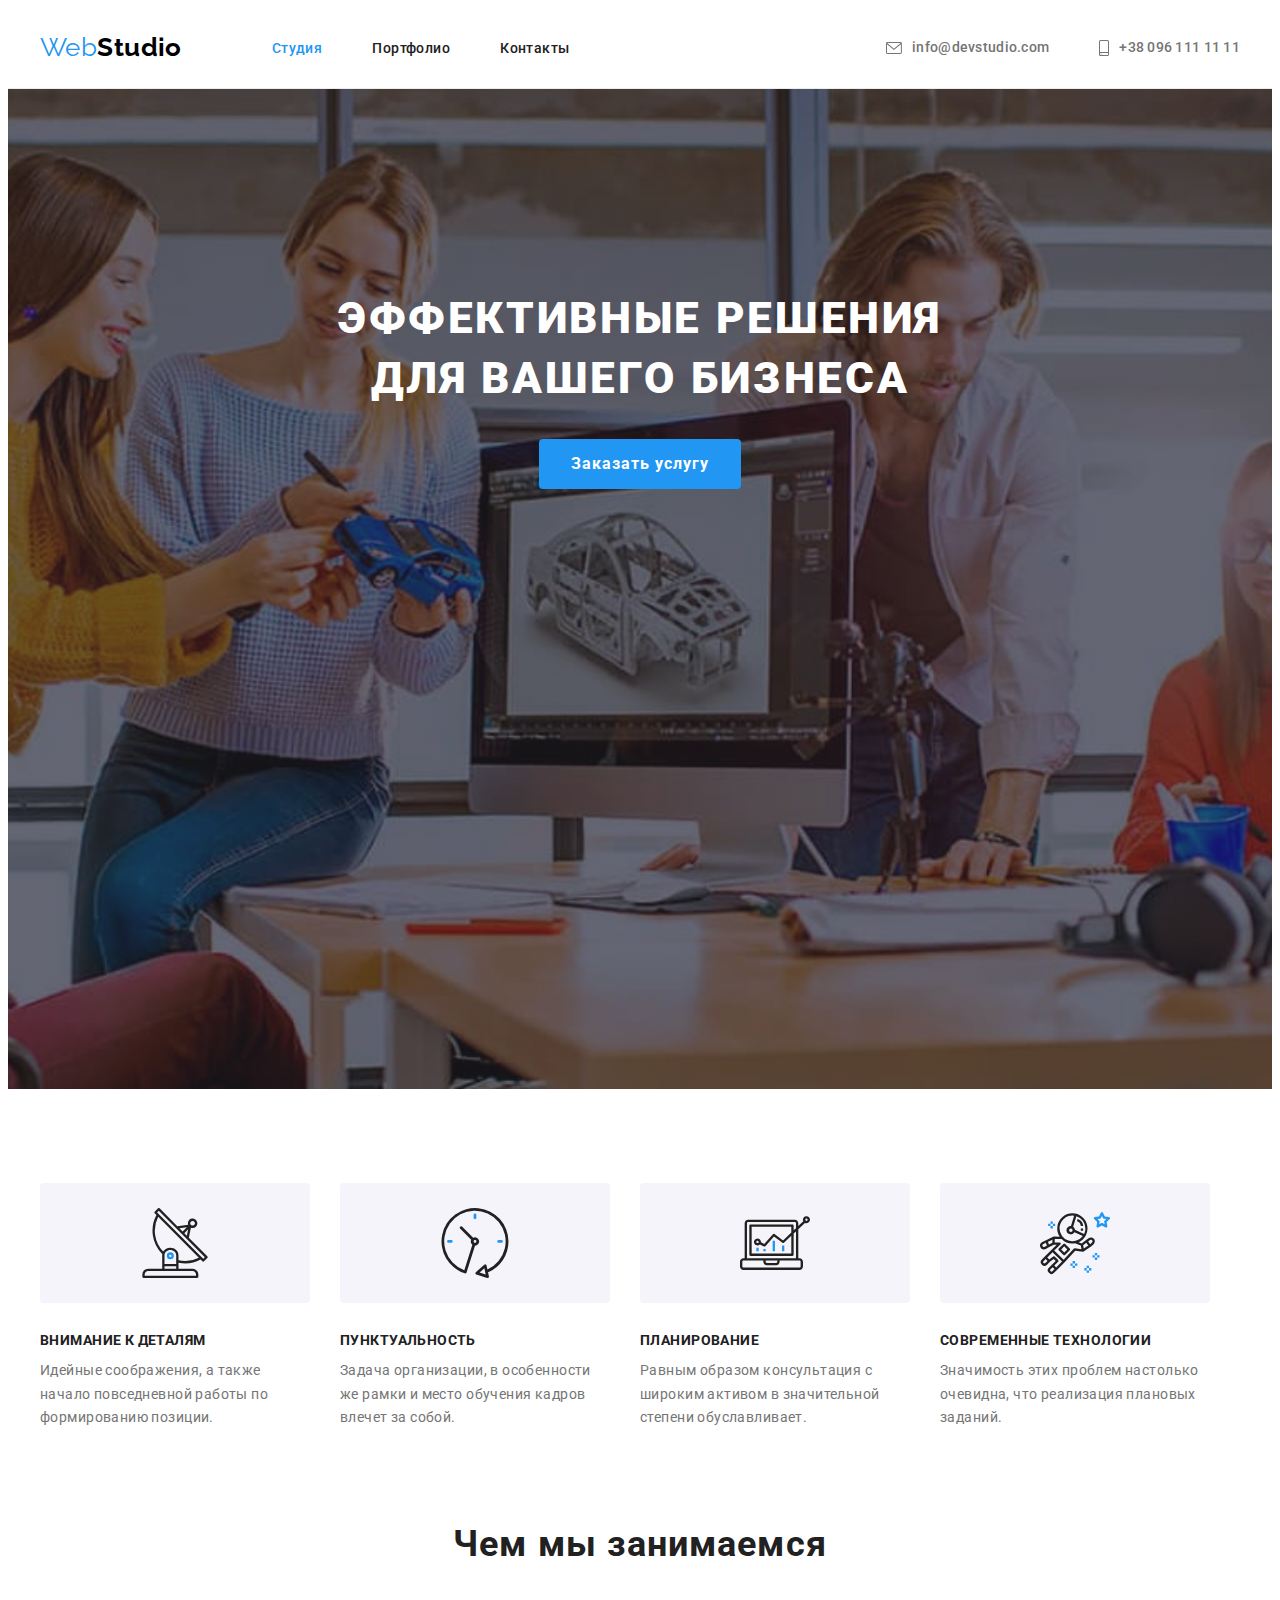
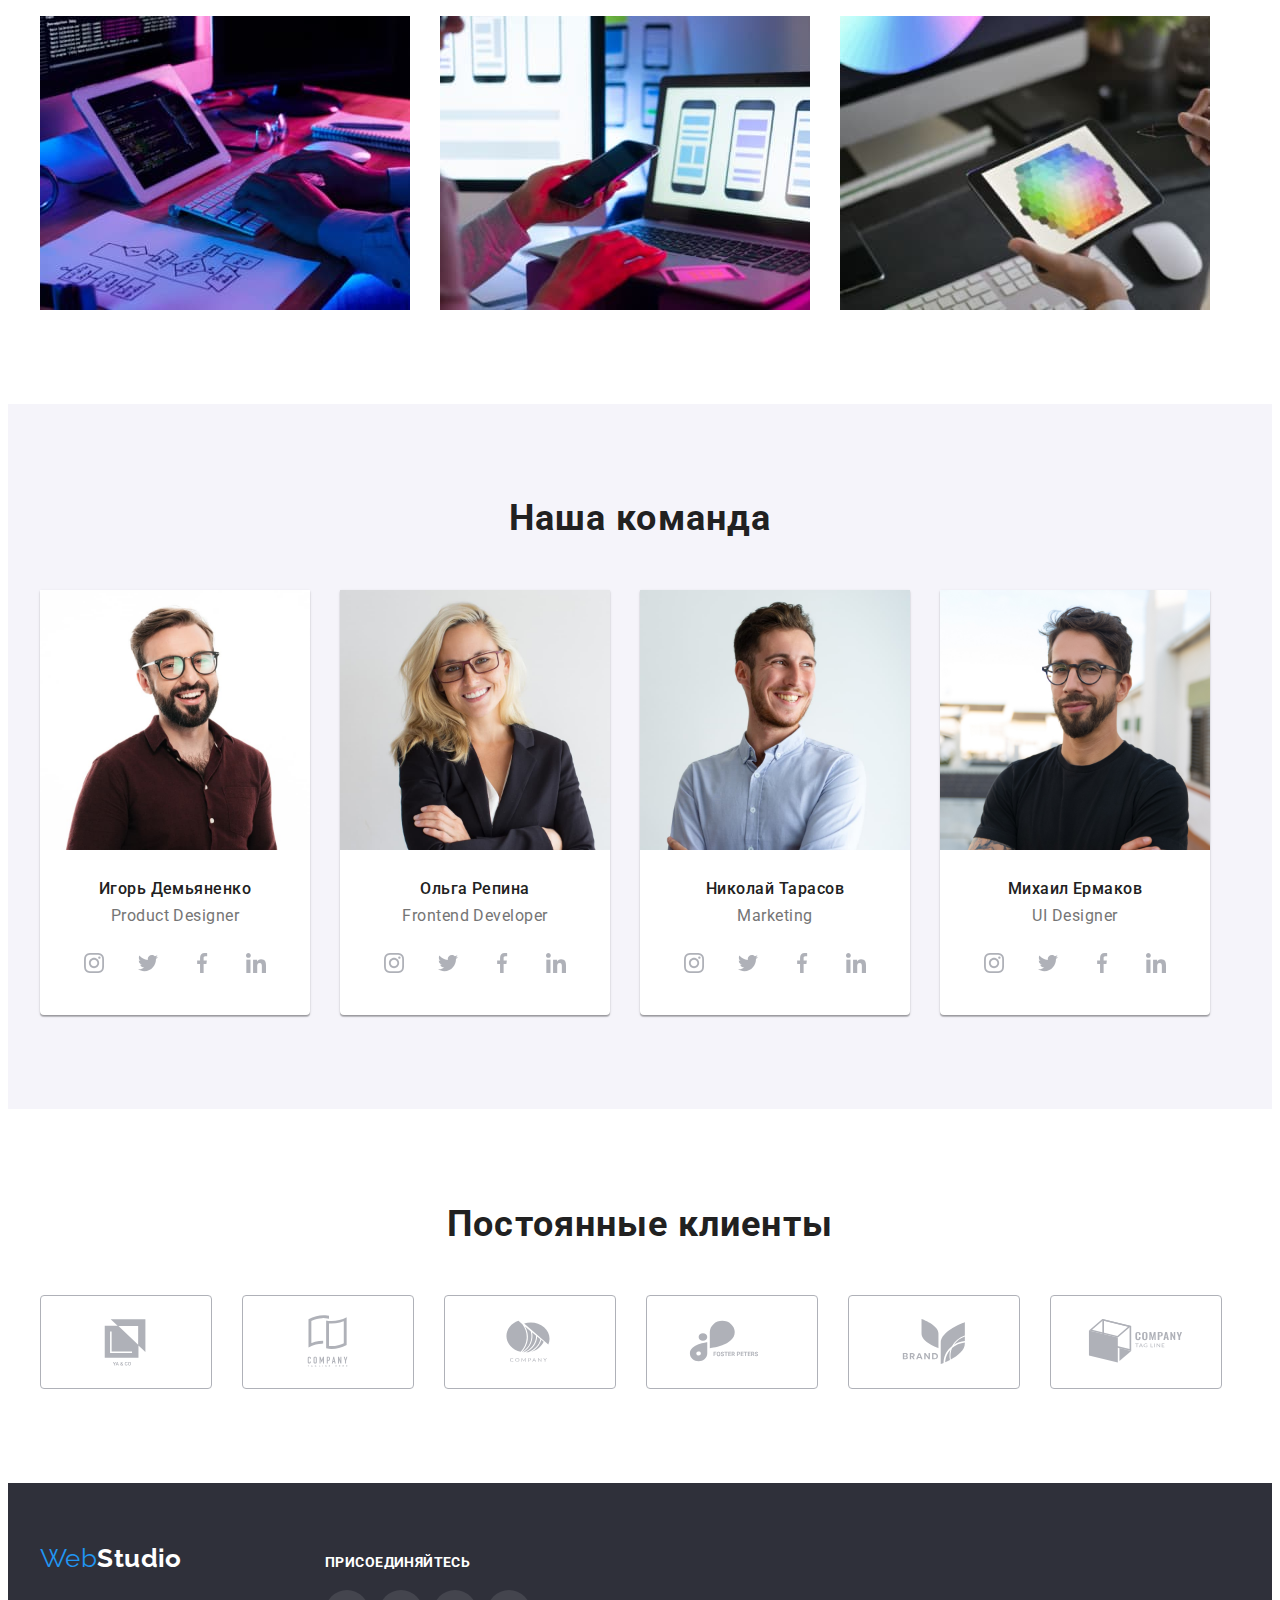
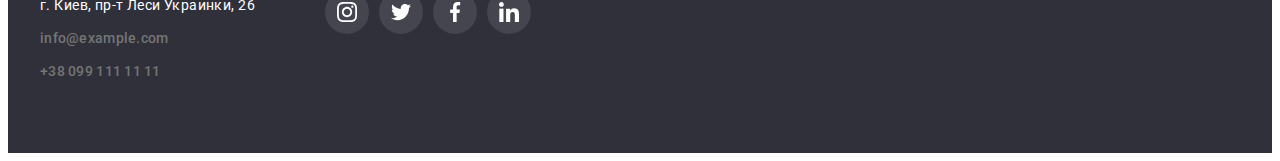
==== index.html @ 4074cfca "Initial commit" ====
<!DOCTYPE html>
<html lang="ru">

<head>
  <meta charset="UTF-8" />
  <meta http-equiv="X-UA-Compatible" content="IE=edge" />
  <meta name="viewport" content="width=device-width, initial-scale=1.0" />
  <title>WebStudio</title>
  <link rel="stylesheet" href="./styles/style.css" />
  <link rel="preconnect" href="https://fonts.googleapis.com" />
  <link rel="preconnect" href="https://fonts.gstatic.com" crossorigin />
  <link href="https://fonts.googleapis.com/css2?family=Raleway:wght@700&family=Roboto:wght@400;500;700;900&display=swap"
    rel="stylesheet" />
  <link rel="stylesheet" href="https://cdnjs.cloudflare.com/ajax/libs/modern-normalize/1.1.0/modern-normalize.min.css"
    integrity="sha512-wpPYUAdjBVSE4KJnH1VR1HeZfpl1ub8YT/NKx4PuQ5NmX2tKuGu6U/JRp5y+Y8XG2tV+wKQpNHVUX03MfMFn9Q=="
    crossorigin="anonymous" referrerpolicy="no-referrer" />
</head>

<body>
  <!-- Шапка -->
  <header class="header">
    <div class="container container-header">
      <a href="./index.html" class="Web link">Web<span class="studio1">Studio</span></a>
      <nav>
        <ul class="header-list list">
          <li class="header-list-item">
            <a href="./index.html" class="current-pages pages link">
              Студия</a>
          </li>
          <li class="header-list-item">
            <a href="./portfolio.html" class="pages link">Портфолио</a>
          </li>
          <li class="header-list-item">
            <a href="./contacts.html" class="pages link">Контакты</a>
          </li>
        </ul>
      </nav>
      <ul class="header-list-contacts list">
        <li class="contacts-list-item">
          <a href="mailto:info@devstudio.comlink" class="contacts"><svg class="header-media-icon icon" width="16" height="12">
              <use href="./images/symbol-defs-contacts.svg#icon-envelope"></use>
            </svg>info@devstudio.com</a>
        </li>
        <li class="contacts-list-item">
          <a href="tel:+380961111111link" class="contacts" href="./images/symbol-defs.svg#icon-tel">
            <svg class="header-media-icon icon" width="10" height="16">
              <use href="./images/symbol-defs-contacts.svg#icon-smartphone"></use>
            </svg>+38 096 111 11 11</a>
        </li>
      </ul>
    </div>
  </header>

  <main>
    <!-- Заголовок -->
    <section class="underheader">
      <div class="container ">
        <h1 class="heading">Эффективные решения для вашего бизнеса</h1>
        <button type="button" class="head-button">Заказать услугу</button>
      </div>
    </section>
    <!-- Чому ми?  -->
    <section class="section">
      <div class="container">
        <h2 class="visually-hidden">Почему мы?</h2>
        <ul class="why-container list">
          <li class="why-information">
            <div class="why-icons"><svg width="70" height="70">
              <use href="./images/symbol-defs-why.svg#icon-antenna"> </use>
            </svg></div><h3 class="uppercase uppercase-why">Внимание к деталям</h3>
            <p class="why">
              Идейные соображения, а также начало повседневной работы по
              формированию позиции.
            </p>
          </li>
          <li class="why-information">
            <div class="why-icons"><svg width="70" height="70">
              <use href="./images/symbol-defs-why.svg#icon-clock"> </use>
            </svg></div><h3 class="uppercase uppercase-why">Пунктуальность</h3>
            <p class="why">
              Задача организации, в особенности же рамки и место обучения
              кадров влечет за собой.
            </p>
          </li>
          <li class="why-information">
            <div class="why-icons"><svg width="70" height="70">
              <use href="./images/symbol-defs-why.svg#icon-diagram"> </use>
            </svg></div><h3 class="uppercase uppercase-why">Планирование</h3>
            <p class="why">
              Равным образом консультация с широким активом в значительной
              степени обуславливает.
            </p>
          </li>
          <li class="why-information">
            <div class="why-icons"><svg width="70" height="70">
              <use href="./images/symbol-defs-why.svg#icon-astronaut"> </use>
            </svg></div><h3 class="uppercase uppercase-why">Современные технологии</h3>
            <p class="why">
              Значимость этих проблем настолько очевидна, что реализация
              плановых заданий.
            </p>
          </li>
        </ul>
      </div>
    </section>

    <!-- Чим ми займаємось -->
    <section class="section section-doing">
      <div class="container">
        <h2 class="doing">Чем мы занимаемся</h2>
        <ul class="doing-container list">
          <li class="doing-list-items">
            <img src="./images/pc.jpg" alt="Компьютер" width="370" />
          </li>
          <li class="doing-list-items">
            <img src="./images/laptop.jpg" alt="Лаптоп" width="370" />
          </li>
          <li class="doing-list-items">
            <img src="./images/tablet.jpg" alt="Планшет" width="370" />
          </li>
        </ul>
      </div>
    </section>
    <section class="team-background section">
      <div class="container">
        <!-- Our Team -->
        <h2 class="our-team">Наша команда</h2>
        <ul class="our-team-section list">
          <li class="team-space">
            <img src="./images/igor.jpg" alt="Igor" width="270" />
            <div class="teamdiv-names">
              <h3 class="team-names">Игорь Демьяненко</h3>
              <p class="team-post">Product Designer</p>
              <ul class="social-media list">
                <li class="social-media-item">
                  <a class="social-media-link link" href="" target="_blank" rel="noopener noreferrer"
                    aria-label="instagram"><svg class="icon" width="20" height="20">
                      <use href="./images/symbol-defs.svg#icon-instagram"></use>
                    </svg>
                  </a>
                </li>
                <li class="social-media-item">
                  <a class="social-media-link link" href="" target="_blank" rel="noopener noreferrer"
                    aria-label="instagram"><svg class="icon" width="20" height="20">
                      <use href="./images/symbol-defs.svg#icon-twitter"></use>
                    </svg></a>
                </li>
                <li class="social-media-item">
                  <a class="social-media-link link" href="" target="_blank" rel="noopener noreferrer"
                    aria-label="instagram"><svg class="icon" width="20" height="20">
                      <use href="./images/symbol-defs.svg#icon-facebook"></use>
                    </svg></a>
                </li>
                <li class="social-media-item">
                  <a class="social-media-link link" href="" target="_blank" rel="noopener noreferrer"
                    aria-label="instagram"><svg class="icon" width="20" height="20">
                      <use href="./images/symbol-defs.svg#icon-linkedin"></use>
                    </svg></a>
                </li>
              </ul>
            </div>
          </li>
          <li class="team-space">
            <img src="./images/olga.jpg" alt="olga" width="270" />
            <div class="teamdiv-names">
              <h3 class="team-names">Ольга Репина</h3>
              <p class="team-post">Frontend Developer</p>
              <ul class="social-media list">
                <li class="social-media-item">
                  <a class="social-media-link link" href="" target="_blank" rel="noopener noreferrer"
                    aria-label="instagram"><svg class="icon" width="20" height="20">
                      <use href="./images/symbol-defs.svg#icon-instagram"></use>
                    </svg></a>
                </li>
                <li class="social-media-item">
                  <a class="social-media-link link" href="" target="_blank" rel="noopener noreferrer"
                    aria-label="instagram"><svg class="icon" width="20" height="20">
                      <use href="./images/symbol-defs.svg#icon-twitter"></use>
                    </svg></a>
                </li>
                <li class="social-media-item">
                  <a class="social-media-link link" href="" target="_blank" rel="noopener noreferrer"
                    aria-label="instagram"><svg class="icon" width="20" height="20">
                      <use href="./images/symbol-defs.svg#icon-facebook"></use>
                    </svg></a>
                </li>
                <li class="social-media-item">
                  <a class="social-media-link link" href="" target="_blank" rel="noopener noreferrer"
                    aria-label="instagram">
                    <svg class="icon" width="20" height="20">
                      <use href="./images/symbol-defs.svg#icon-linkedin"></use>
                    </svg>
                  </a>
                </li>
              </ul>
            </div>
          </li>
          <li class="team-space">
            <img src="./images/nikolay.jpg" alt="Nikolay" width="270" />
            <div class="teamdiv-names">
              <h3 class="team-names">Николай Тарасов</h3>
              <p class="team-post">Marketing</p>
              <ul class="social-media list">
                <li class="social-media-item">
                  <a class="social-media-link link" href="" target="_blank" rel="noopener noreferrer"
                    aria-label="instagram"><svg class="icon" width="20" height="20">
                      <use href="./images/symbol-defs.svg#icon-instagram"></use>
                    </svg></a>
                </li>
                <li class="social-media-item">
                  <a class="social-media-link link" href="" target="_blank" rel="noopener noreferrer"
                    aria-label="instagram"><svg class="icon" width="20" height="20">
                      <use href="./images/symbol-defs.svg#icon-twitter"></use>
                    </svg></a>
                </li>
                <li class="social-media-item">
                  <a class="social-media-link link" href="" target="_blank" rel="noopener noreferrer"
                    aria-label="instagram"><svg class="icon" width="20" height="20">
                      <use href="./images/symbol-defs.svg#icon-facebook"></use>
                    </svg></a>
                </li>
                <li class="social-media-item">
                  <a class="social-media-link link" href="" target="_blank" rel="noopener noreferrer"
                    aria-label="instagram"><svg class="icon" width="20" height="20">
                      <use href="./images/symbol-defs.svg#icon-linkedin"></use>
                    </svg></a>
                </li>
              </ul>
            </div>
          </li>
          <li class="team-space">
            <img src="./images/Michael.jpg" alt="Michael" width="270" />
            <div class="teamdiv-names">
              <h3 class="team-names">Михаил Ермаков</h3>
              <p class="team-post">UI Designer</p>
              <ul class="social-media list">
                <li class="social-media-item">
                  <a class="social-media-link link" href="" target="_blank" rel="noopener noreferrer"
                    aria-label="instagram"><svg class="icon" width="20" height="20">
                      <use href="./images/symbol-defs.svg#icon-instagram"></use>
                    </svg></a>
                </li>
                <li class="social-media-item">
                  <a class="social-media-link link" href="" target="_blank" rel="noopener noreferrer"
                    aria-label="instagram"><svg class="icon" width="20" height="20">
                      <use href="./images/symbol-defs.svg#icon-twitter"></use>
                    </svg></a>
                </li>
                <li class="social-media-item">
                  <a class="social-media-link link" href="" target="_blank" rel="noopener noreferrer"
                    aria-label="instagram"><svg class="icon" width="20" height="20">
                      <use href="./images/symbol-defs.svg#icon-facebook"></use>
                    </svg></a>
                </li>
                <li class="social-media-item">
                  <a class="social-media-link link" href="" target="_blank" rel="noopener noreferrer"
                    aria-label="instagram"><svg class="icon" width="20" height="20">
                      <use href="./images/symbol-defs.svg#icon-linkedin"></use>
                    </svg></a>
                </li>
              </ul>
            </div>
          </li>
        </ul>
       </ul>
      </div>
    </section>
    <section class="clients section">
      <div class="container">
        <h2 class="our-clients">Постоянные клиенты</h2>
        <ul class="list-icon-client list">
          <li class="item-icon-client"><a href="/" class="link-clients link"><svg class="icon-clients">
                <use href="./images/symbol-defs-comp.svg#icon-triangle"></use>
              </svg></a></li>
          <li class="item-icon-client"><a href="/" class="link-clients link"><svg class="icon-clients">
                <use href="./images/symbol-defs-comp.svg#icon-windows"></use>
              </svg></a></li>
          <li class="item-icon-client"><a href="/" class="link-clients link"><svg class="icon-clients">
                <use href="./images/symbol-defs-comp.svg#icon-circle"></use>
              </svg></a></li>
          <li class="item-icon-client"><a href="/" class="link-clients link"><svg class="icon-clients">
                <use href="./images/symbol-defs-comp.svg#icon-foster-peters"></use>
              </svg></a></li>
          <li class="item-icon-client"><a href="/" class="link-clients link"><svg class="icon-clients">
                <use href="./images/symbol-defs-comp.svg#icon-brand"></use>
              </svg></a></li>
          <li class="item-icon-client"><a href="/" class="link-clients link"><svg class="icon-clients">
                <use href="./images/symbol-defs-comp.svg#icon-square"></use>
              </svg></a></li>
      </div>
        </section>
  </main>
  <footer class="footer">
    <div class="container">
            <div><a href="./index.html" class="Web-footer link">Web<span class="studio link">Studio</span></a>
      <address class="address">
        <ul class=" list">
          <li class="footer-list-item list">
            <a href="https://goo.gl/maps/72ySWtxUDbigpaGH8" target="_blank" rel="noopener noreferrer" class="maps link">
              г. Киев, пр-т Леси Украинки, 26</a>
          </li>
          <li class="footer-list-item list">
            <a href="mailto:info@example.com" class="contacts-footer link">info@example.com</a>
          </li>
          <li class="footer-list-item list">
            <a href="tel:+380991111111" class="contacts-footer link">+38 099 111 11 11</a>
          </li>
        </ul>
      </address> </div>
    <div class="div-footer">
      <p class="p-footer">присоединяйтесь</p><ul class="footer-list-icon list">
      <li class="footer-icon-item"><a href="/" class="footer-icon link"><svg class="social-media-icon" width="20" height="20">
            <use href="./images/symbol-defs.svg#icon-instagram"></use>
          </svg></a></li>
      <li class="footer-icon-item"><a href="/" class="footer-icon link"><svg class="social-media-icon" width="20" height="20">
        <use href="./images/symbol-defs.svg#icon-twitter"></use>
      </svg></a></li>
      <li class="footer-icon-item"><a href="/" class="footer-icon link"><svg class="social-media-icon" width="20" height="20">
        <use href="./images/symbol-defs.svg#icon-facebook"></use>
      </svg></a></li>
      <li class="footer-icon-item"><a href="/" class="footer-icon link"><svg class="social-media-icon" width="20" height="20">
            <use href="./images/symbol-defs.svg#icon-linkedin"></use>
          </svg></a></li>
    </ul>
    </div>
    </div>
  </footer>
</body>

</html>
---- styles/style.css ----
:root {
  --background-button-color: #2196f3;
  --p-color: #757575;
  --background-color: #7c6262;
  --underheader: #2f303a;
  --white: #ffffff;
  --colorf5f4: #f5f4fa;
  --twentyone: #212121;
  --footer: #2f303a;
  --yes: #ececec;
  --black: #000000;
  --footer-background: #2f303a;
  --border: #eeeeee;
  --icons: #AFB1B8;
}

body {
  font-family: "Roboto", sans-serif;
  background-color: var(--white);
  color: var(--twentyone);
  font-size: 14px;
  letter-spacing: 0.03em;
}

h1,
h2,
h3,
h4,
h5,
h6,
p {
  margin: 0;
  text-decoration: none;
}

img {
  display: block;
  max-width: 100%;
  height: auto;
}

address {
  font-style: normal;
  margin-top: 20px;
}

.list {
  list-style: none;
  padding-left: 0;
  margin: 0;
}

.link {
  text-decoration: none;
  color: inherit;
  text-decoration: none;
  
}

.section {
  padding-bottom: 94px;
  padding-top: 94px;
}

.container {
  width: 1200px;
  padding-left: 15px;
  padding-right: 15px;
  margin-left: auto;
  margin-right: auto;
}

.container-header {
  display: flex;
  align-items: center;
}

.underheader {
  background-color: var(--underheader);
  background-image: linear-gradient(
    to right,
    rgba(47, 48, 58, 0.4),
    rgba(47, 48, 58, 0.4)
    ),
url(../images/Img.jpg);
  background-position:  center;
background-repeat: no-repeat;
background-size: cover;
  text-align: center;
  padding: 200px 0;
  max-width: 1600px;
  height: 600px;
  margin: 0 auto;
}

.header-list {
  display: flex;
}


.header-list-item:not(:last-child) {
  margin-right: 50px;
}

.header-list-contacts {
  display: flex;
  margin-left: auto;
}

.header {
  border-bottom: var(--yes) solid 1px;
}

.contacts-list-item:not(:last-child) {
  margin-right: 50px;
}

.images-list-item:hover,
.images-list-item:focus  {
    box-shadow: 0px 1px 1px rgba(0, 0, 0, 0.12), 0px 4px 4px rgba(0, 0, 0, 0.06), 1px 4px 6px rgba(0, 0, 0, 0.16);
}

.porfolio-link {
  display: block;
}

.porfolio-link:hover,
.porfolio-link:focus {
box-shadow: 0px 1px 1px rgba(0, 0, 0, 0.12), 0px 4px 4px rgba(0, 0, 0, 0.06), 1px 4px 6px rgba(0, 0, 0, 0.16);
}


.contacts {
   text-decoration: none;
  font-family: "Roboto";
  display: flex;
  align-items: center;
   font-weight: 500;
  font-size: 14px;
  line-height: 1.71;
  letter-spacing: 0.02em;

  color: var(--p-color);
}

.contacts-footer {
  display: block;
  font-family: "Roboto";
  font-weight: 500;
  line-height: 1.71;
  letter-spacing: 0.02em;

  color: var(--p-color);
}

.heading {
  text-transform: uppercase;
  font-family: "Roboto";
  font-style: normal;
  font-weight: 900;
  font-size: 44px;
  line-height: 1.36;
  text-align: center;
  letter-spacing: 0.06em;
  text-transform: uppercase;
  width: 696px;
  margin: 0 auto;
  margin-bottom: 30px;
  color: var(--white);
}

.uppercase-why {
  margin-bottom: 10px;
  color: var(--twentyone);
}

.uppercase {
  text-transform: uppercase;
  font-family: "Roboto";
  font-style: normal;
  font-size: 14px;
  line-height: 1.14;
}

.underhead {
  border-bottom: 1px solid;
  color: var(--yes);
}

.contacts:hover,
.contacts:focus {
  color: var(--background-button-color);
}

.contacts-footer:hover,
.contacts-footer:focus {
  color: var(--background-button-color);
}

.footer-list-item {
  margin-bottom: 9px;
}

.section-doing {
  padding-top: 0;
}

.names {
  font-family: "Roboto";
  font-style: normal;
  font-weight: 700;
  font-size: 18px;
  line-height: 2;
  letter-spacing: 0.06em;
  margin-bottom: 4px;
  color: var(--bold-letters);
}

.filter {
  font-family: "Roboto";
  font-style: normal;
  font-weight: 500;
  font-size: 16px;
  line-height: 1.62;
  text-align: center;
  letter-spacing: 0.03em;
  background-color: var(--colorf5f4);
  color: var(--twentyone);
  width: auto;
  border: none;
  border-radius: 4px;
  padding-top: 6px;
  padding-bottom: 6px;
  padding-right: 22px;
  padding-left: 22px;
}

.filter:hover,
.filter:focus {
  background-color: var(--background-button-color);
  color: var(--white);
  box-shadow: 0px 3px 1px rgba(0, 0, 0, 0.1), 0px 1px 2px rgba(0, 0, 0, 0.08),
    0px 2px 2px rgba(0, 0, 0, 0.12);
}

.filter {
  cursor: pointer;
}

.Filter-names {
  font-family: "Roboto";
  font-style: normal;
  font-weight: 400;
  font-size: 16px;
  line-height: 1.6;
  letter-spacing: 0.03em;
  color: var(--p-color);
}

.pages {
  display: block;

  font-family: "Roboto";
  color: var(--bold-letters);
  font-weight: 500;
}

.pages:active,
.pages:hover,
.pages:focus {
  font-weight: 500;
  color: var(--background-button-color);
}

/* .current-pages:hover,
.current-pages:focus{
color:var(--background-button-color)
} */

.current-pages {
  color: var(--background-button-color);
}

.team {
  background-color: var(--colorf5f4);
}

.team-post {
  font-family: "Roboto";
  font-style: normal;
  font-weight: 400;
  font-size: 16px;
  line-height: 1.1;
  letter-spacing: 0.03em;
  text-align: center;
  color: var(--p-color);
  margin-bottom: 16px;
}

.team-space:not(:last-child) {
  margin-right: 30px;
}

.team-space {
  box-shadow: 0px 1px 3px rgba(0, 0, 0, 0.12), 0px 1px 1px rgba(0, 0, 0, 0.14),
    0px 2px 1px rgba(0, 0, 0, 0.2);
  border-radius: 0px 0px 4px 4px;
  background-color: var(--white);
  fill: var();
}

.Web {
  padding-top: 24px;
  padding-bottom: 25px;
  font-family: "Raleway";
  font-style: normal;
  font-size: 26px;
  line-height: 1.19;
  color: var(--background-button-color);
  margin-right: 90px;
}

.Web-footer {
  font-family: "Raleway";
  font-size: 26px;
  line-height: 1.19;
  color: var(--background-button-color);
}

.why {
  font-family: "Roboto";
  width: 270px;
  font-style: normal;
  font-weight: 400;
  font-size: 14px;
  line-height: 1.7;
  letter-spacing: 0.03em;
  color: var(--p-color);
}

.team-names {
  font-family: "Roboto";
  font-style: normal;
  font-weight: 500;
  font-size: 16px;
  margin-bottom: 10px;
  line-height: 1.1;
  letter-spacing: 0.03em;
  text-align: center;

  color: var(--bold-letters);
}

.teamdiv-names {
  padding: 30px 0;
}

.head-button {
  color: var(--white);
  background-color: var(--background-button-color);
  cursor: pointer;
  font-family: "Roboto";
  font-style: normal;
  font-weight: 700;
  font-size: 16px;
  line-height: 1.88;
  letter-spacing: 0.06em;
  min-width: 200px;
  padding: 10px 32px;
  border-radius: 4px;
  border: none;
}

.head-button:hover,
.head-button:focus {
  background-color: #188ce8;
}

.visually-hidden {
  position: absolute;
  width: 1px;
  height: 1px;
  margin: -1px;
  border: 0;
  padding: 0;

  white-space: nowrap;
  clip-path: inset(100%);
  clip: rect(0 0 0 0);
  overflow: hidden;
}

.maps {
  font-family: "Roboto";
  font-weight: 400;
  font-size: 14px;
  line-height: 1.7;
  letter-spacing: 0.03em;
  color: var(--white);
}

.maps:hover,
.maps:focus {
  color: var(--background-button-color);
}

.team-background {
  background-color: var(--colorf5f4);
  padding-bottom: 94px;
}

.social-media-item:not(:last-child) {
  margin-right: 10px;
}

.footer {
  background-color: var(--footer-background);
  padding: 60px 0;
}

  .footer .container {
  display: flex;
  align-items: baseline;
 }

  .div-footer {
    margin-left: 70px;
  }

.address {
  font-style: normal;
}

.studio {
  font-family: "Raleway";
  font-style: normal;
  font-weight: 700;
  font-size: 26px;
  line-height: 1.19;
  color: var(--white);
}

.studio1 {
  font-family: "Raleway";
  font-style: normal;
  font-weight: 700;
  font-size: 26px;
  line-height: 1.19;
  color: var(--black);
}

.why-container {
  display: flex;
  color: var(--p-color);
}

.doing-container {
  display: flex;
  margin-top: 50px;
}

.our-team-section {
  display: flex;
  margin-top: 50px;
  fill: currentColor;
}

.why-icons {
  display: flex;
  justify-content: center;
  align-items: center;
  background-color: var(--colorf5f4);
  border-radius: 4px;
  width: 270px;
    height: 120px;
    margin-bottom: 30px;
}

.why-information {
  display: block;
}

.why-information:not(:last-child) {
  margin-right: 30px;
}

.doing {
  font-family: "Roboto";
  font-style: normal;
  font-weight: 700;
  font-size: 36px;
  line-height: 1.16;
  text-align: center;
  letter-spacing: 0.03em;
  color: var(--twentyone);
}


.our-team {
  font-family: "Roboto";
  font-style: normal;
  font-weight: 700;
  font-size: 36px;
  line-height: 1.16;
  text-align: center;
  letter-spacing: 0.03em;

  color: var(--twentyone);
}

.doing-list-items:not(:last-child) {
  margin-right: 30px;
}

.nav-list-item:not(:last-child) {
  margin-right: 8px;
}

.nav-list {
  display: flex;
  justify-content: center;
  margin-bottom: 50px;
}

.images-list {
  display: flex;
  flex-wrap: wrap;
  margin-bottom: -30px;
  margin-right: -30px;
}

.images-list > .images-list-item {
  width: 370px;
  margin-bottom: 30px;
  margin-right: 30px;
}
.social-media-link
.padding-names {
  padding: 20px 24px;
  border: 1px var(--border) solid;
  border-top: none;
  fill: currentColor;
}

.padding-names {
  padding: 20px 24px;
  border: 1px var(--border) solid;
  border-top: none;
  fill: currentColor;
   }

.social-media {
  display: flex;
  justify-content: center;
  }


.social-media-link {
  display: flex;
  align-items: center;
  justify-content: center;
  color: var(--icons);
  width: 44px;
    height: 44px;
border-radius: 50%;
}

.social-media-link:not(:last-child) {
margin-left: 10px;
}



    .social-media-link:hover,
        .social-media-link:focus {
          background-color: var(--background-button-color);
          color: var(--white);
        }

  .contacts:hover .header-media-icon,
  .contacts:focus .header-media-icon {
    fill: var(--background-button-color);
  }

     .header-media-icon {
     margin-right: 10px;
     fill: currentColor;
          }

 .contacts:hover .social-media-icon,
 .contacts:focus .social-media-icon {
   fill: var(--background-button-color);
 }

 .social-media-icon {
   fill: currentColor;
 }

 .icon {
  fill: currentColor;
 }

 .footer-list-icon {
display: flex;
margin-top: 20px;
 }

.p-footer {
  text-transform: uppercase;
  font-family: 'Roboto';
    font-weight: 700;
    font-size: 14px;
    line-height: 16px;
    letter-spacing: 0.03em;
    color: var(--white);
    
}

.footer-icon {
  display: flex;
    align-items: center;
    justify-content: center;
    color: var(--white);
    width: 44px;
    height: 44px;
    border-radius: 50%;
    background-color:rgba(255, 255, 255, 0.1); 
 }



.footer-icon-item:not(:last-child) {
margin-right: 10px;
}


.footer-icon:hover,
.footer-icon:focus {
color: var(--white);
background-color: var(--background-button-color);
}

.footer-list-icon:not(:last-child) {
margin-right: 10px;
}

.clients {
  padding-bottom: 94px;
 }

.our-clients {
  font-family: "Roboto";
    font-style: normal;
    font-weight: 700;
    font-size: 36px;
    text-align: center;
    letter-spacing: 0.03em;
    margin-bottom: 50px;
}

.list-icon-client {
  display: flex;
}
 
.item-icon-client:not(:last-child) {
  margin-right: 30px;
}

.icon-item {
  border-color: var(--colorf5f4);
}

.icon-clients {
  fill: currentColor;
  width: 106px;
  height: 60px;
  }


 .link-clients:hover,
 .link-clients:focus {
  border-color: var(--background-button-color);
  color: var(--background-button-color);
 }

 .link-clients {
        display: flex;
      justify-content: center;
      color: var(--icons);
      align-items: center;
      width: 170px;
      height: 92px;
      border: var(--icons) solid 1px;
      border-radius: 4px;

      }
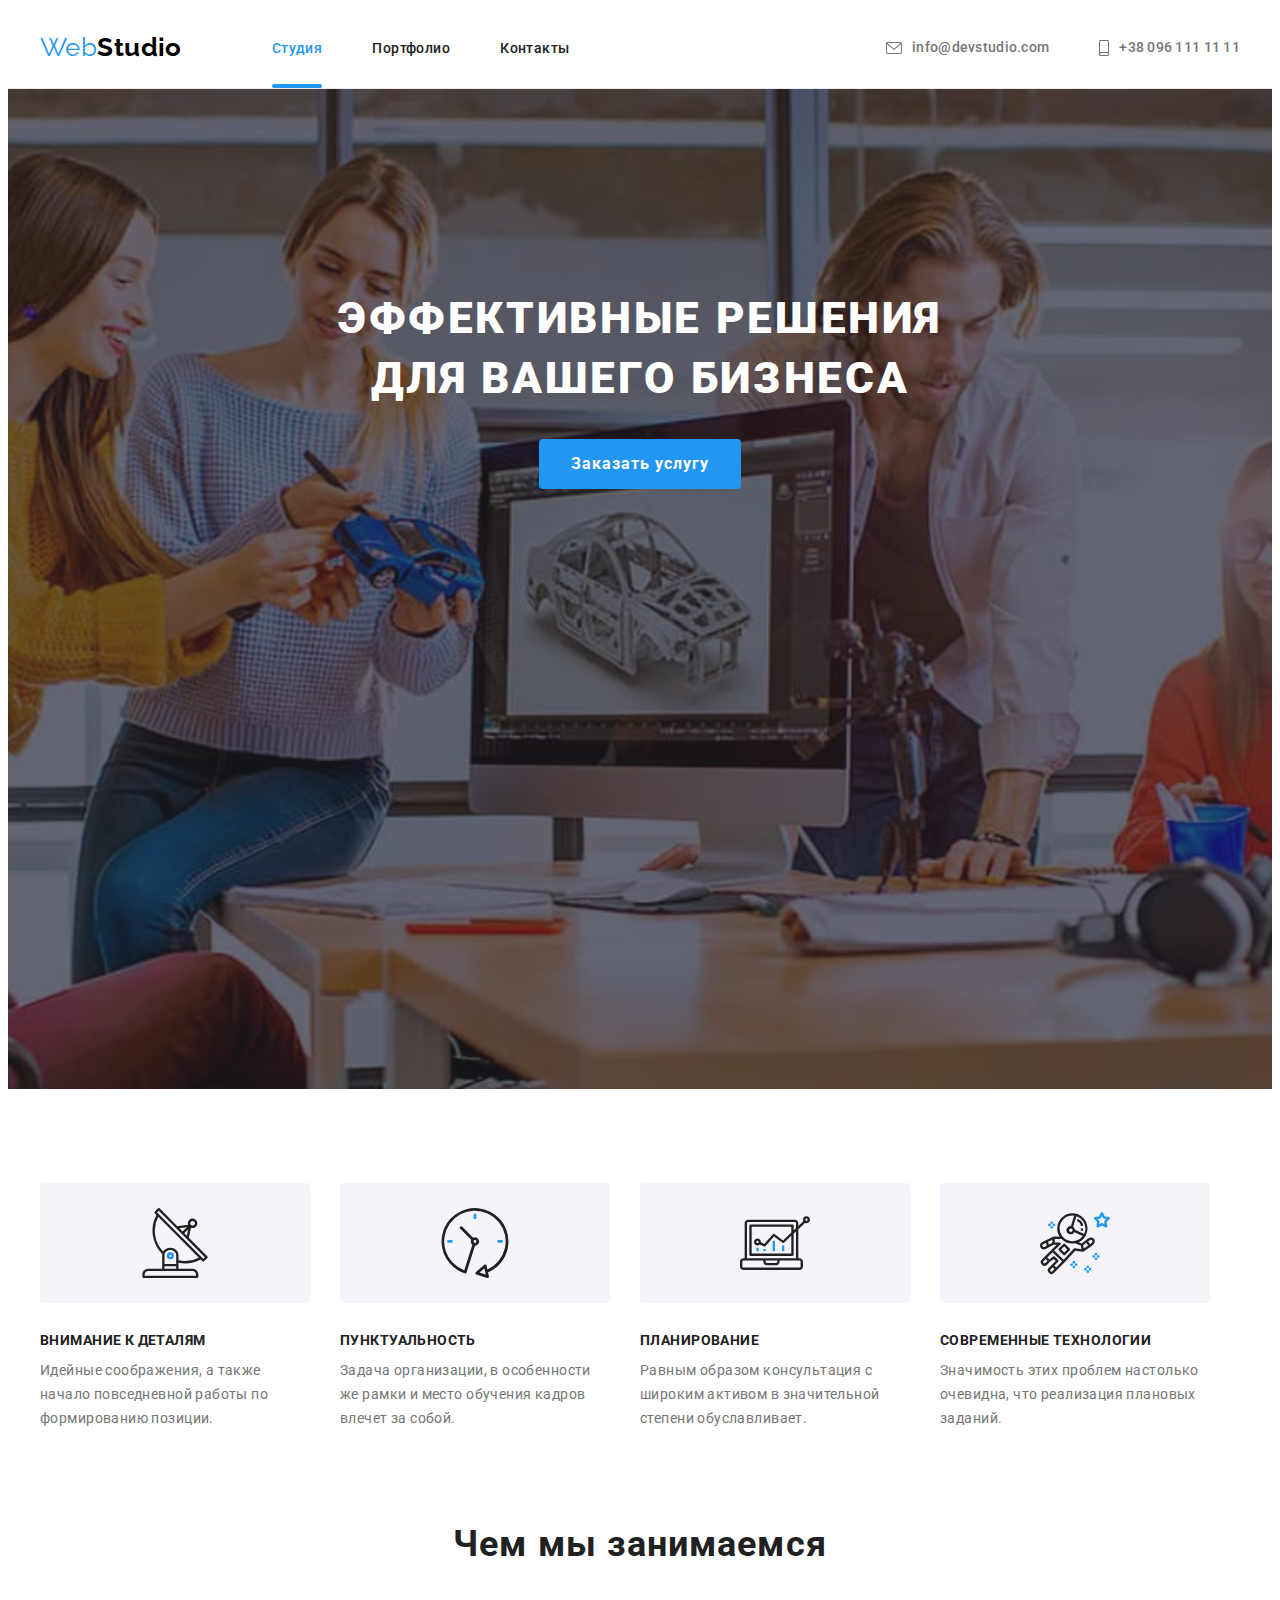
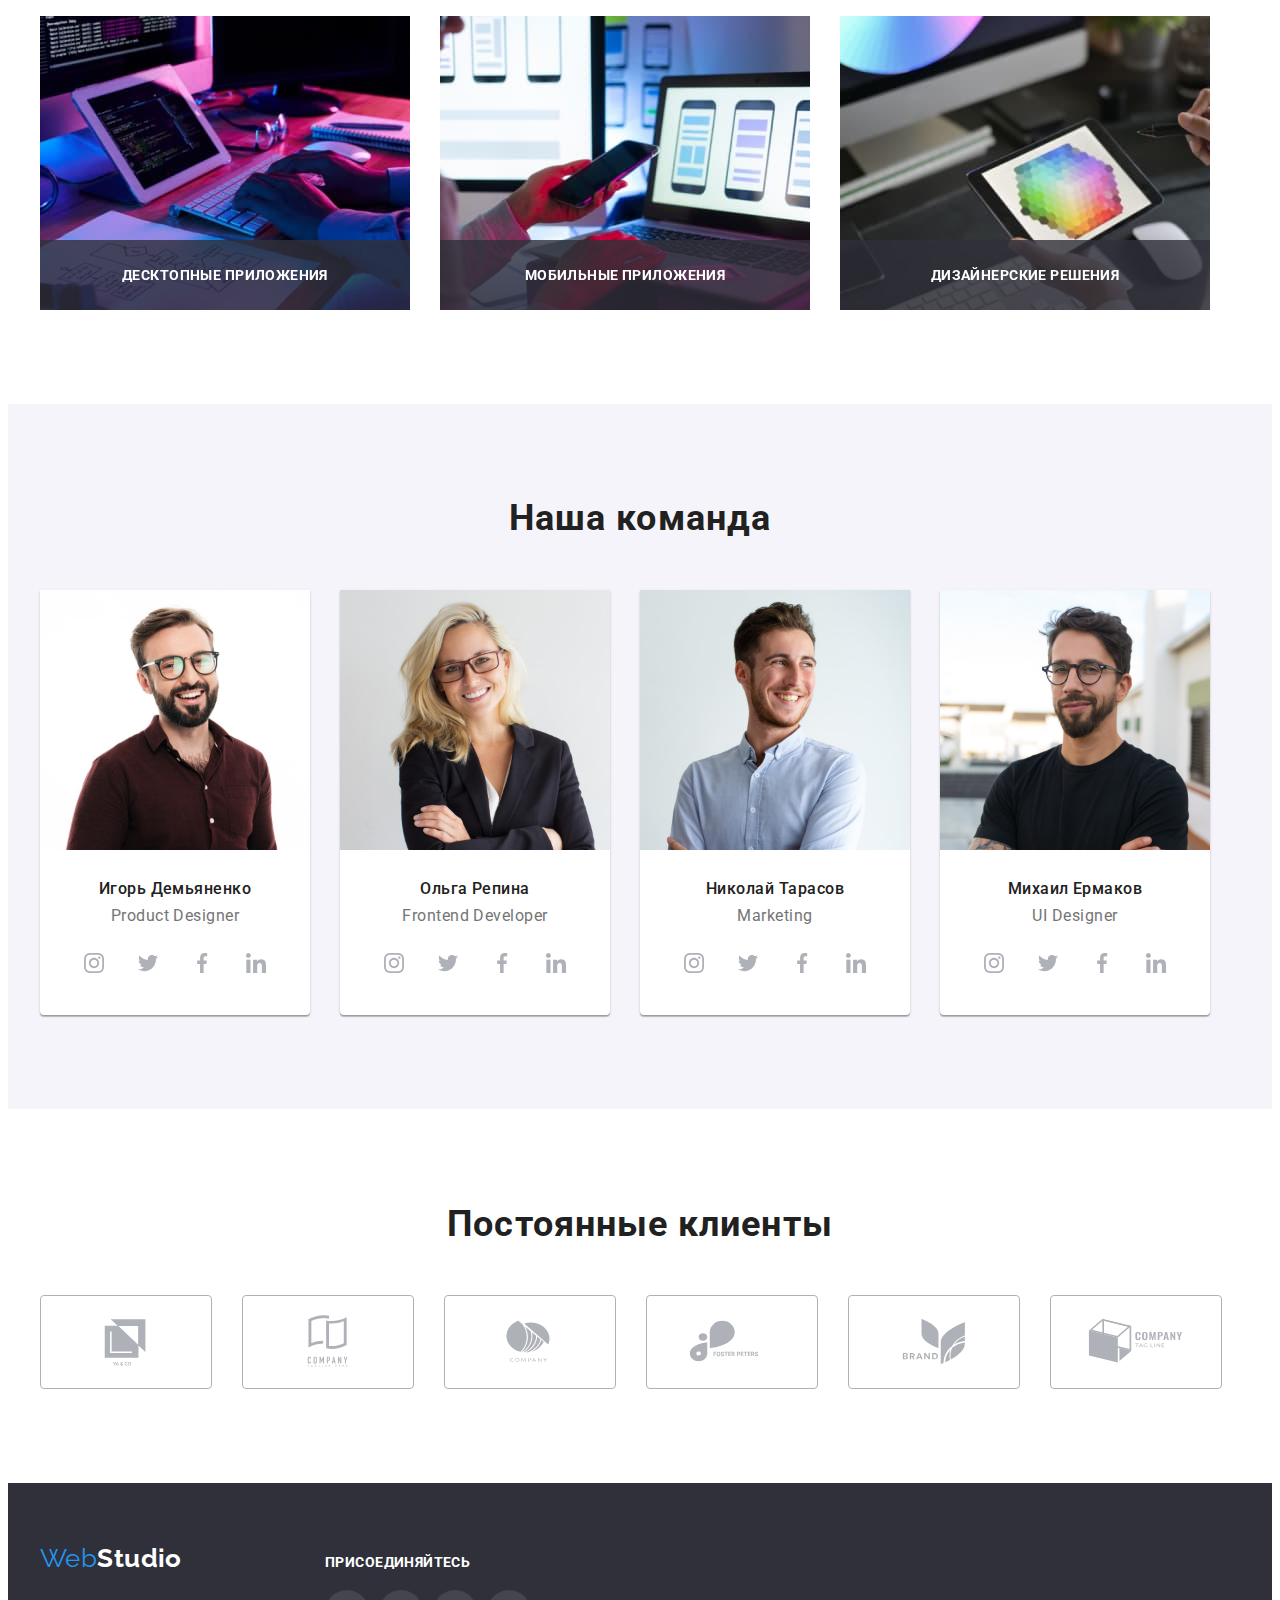
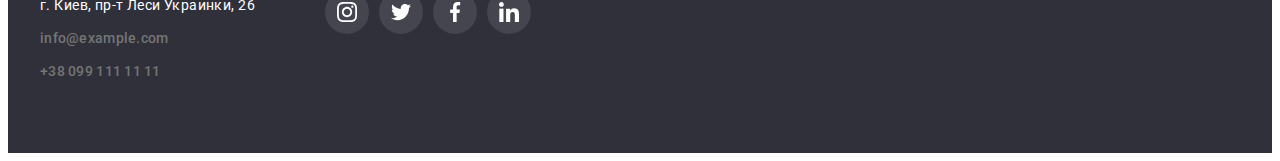
==== commit 1a7c5d1a: "hw5" ====
--- a/index.html
+++ b/index.html
@@ -56,7 +56,18 @@
     <section class="underheader">
       <div class="container ">
         <h1 class="heading">Эффективные решения для вашего бизнеса</h1>
-        <button type="button" class="head-button">Заказать услугу</button>
+        <button type="button" class="head-button" data-modal-open>Заказать услугу</button>
+        <div class="backdrop is-hidden" data-modal>
+          <div class="modal">
+            <div class="div-cross-button">
+            <button type="button" class="cross-button" data-modal-close>
+              <svg class="cross-svg">
+              <use href="./images/modal-window.svg#icon-cross"></use>
+            </svg>
+          </button>
+          </div>
+           </div>
+        </div>
       </div>
     </section>
     <!-- Чому ми?  -->
@@ -110,13 +121,16 @@
         <h2 class="doing">Чем мы занимаемся</h2>
         <ul class="doing-container list">
           <li class="doing-list-items">
-            <img src="./images/pc.jpg" alt="Компьютер" width="370" />
+             <img src="./images/pc.jpg" alt="Компьютер" width="370" />
+            <p class="doing-txt">десктопные приложения</p>
           </li>
           <li class="doing-list-items">
             <img src="./images/laptop.jpg" alt="Лаптоп" width="370" />
+            <p class="doing-txt">Мобильные приложения</p>
           </li>
           <li class="doing-list-items">
             <img src="./images/tablet.jpg" alt="Планшет" width="370" />
+          <p class="doing-txt">Дизайнерские решения</p>
           </li>
         </ul>
       </div>
@@ -325,6 +339,7 @@
     </div>
     </div>
   </footer>
+  <script src="./modal.js"></script>
 </body>
 
 </html>--- a/styles/style.css
+++ b/styles/style.css
@@ -95,6 +95,7 @@
 
 .header-list {
   display: flex;
+ 
 }
 
 
@@ -103,6 +104,7 @@
 }
 
 .header-list-contacts {
+  transition: 250ms cubic-bezier(0.4, 0, 0.2, 1);
   display: flex;
   margin-left: auto;
 }
@@ -113,6 +115,12 @@
 
 .contacts-list-item:not(:last-child) {
   margin-right: 50px;
+}
+
+.images-list-item {
+overflow: hidden;
+    position: relative;
+  transition: box-shadow 250ms cubic-bezier(0.4, 0, 0.2, 1);
 }
 
 .images-list-item:hover,
@@ -120,17 +128,29 @@
     box-shadow: 0px 1px 1px rgba(0, 0, 0, 0.12), 0px 4px 4px rgba(0, 0, 0, 0.06), 1px 4px 6px rgba(0, 0, 0, 0.16);
 }
 
-.porfolio-link {
-  display: block;
-}
-
-.porfolio-link:hover,
-.porfolio-link:focus {
-box-shadow: 0px 1px 1px rgba(0, 0, 0, 0.12), 0px 4px 4px rgba(0, 0, 0, 0.06), 1px 4px 6px rgba(0, 0, 0, 0.16);
-}
-
+
+
+.porfolio-link::before {
+  content: '';
+    position: absolute;
+  display: inline-block;
+  top: 0;
+  left: 0;
+  width: 100%;
+  height: 100%;
+  background-color:rgba(33, 150, 243, 0.9);
+  transform: translateY(101%);
+  transition: transform 250ms cubic-bezier(0.4, 0, 0.2, 1);
+}
+
+
+
+.images-list-item:hover .porfolio-link::before {
+  transform: translateY(0%);
+}
 
 .contacts {
+  transition: color 250ms cubic-bezier(0.4, 0, 0.2, 1);
    text-decoration: none;
   font-family: "Roboto";
   display: flex;
@@ -144,6 +164,7 @@
 }
 
 .contacts-footer {
+  transition: 250ms cubic-bezier(0.4, 0, 0.2, 1);
   display: block;
   font-family: "Roboto";
   font-weight: 500;
@@ -169,6 +190,51 @@
   color: var(--white);
 }
 
+.backdrop {
+  position: fixed;
+  top: 0;
+  left: 0;
+  width: 100%;
+height: 100%;
+background-color: rgba(0, 0, 0, 0.2);
+ transition: opacity 250ms cubic-bezier(0.4, 0, 0.2, 1);
+}
+
+.backdrop.is-hidden {
+opacity: 0;
+pointer-events: none;
+}
+
+.backdrop.is-hidden .modal {
+  transform: translate(-50%, -50%) scale(0.9);
+}
+
+.modal {
+  position: absolute;
+  top: 50%;
+  left: 50%;
+  width: 528px;
+height: 581px;
+background-color: var(--white);
+
+transform: translate(-50%, -50%) scale(1);
+border-radius: 4px;
+box-shadow: 0px 1px 3px rgba(0, 0, 0, 0.12),
+  0px 1px 1px rgba(0, 0, 0, 0.14),
+  0px 2px 1px rgba(0, 0, 0, 0.2);
+  transition: transform 250ms cubic-bezier(0.4, 0, 0.2, 1);
+}
+
+.cross-svg {
+  padding: 6px;
+  background-color: var(--white);
+  width: 30px;
+height: 30px;
+border: 1px solid rgba(0, 0, 0, 0.1);
+  border-radius: 50%;
+
+}
+
 .uppercase-why {
   margin-bottom: 10px;
   color: var(--twentyone);
@@ -187,6 +253,19 @@
   color: var(--yes);
 }
 
+
+.div-cross-button {
+  position: absolute;
+  top: 7px;
+    right: 4px;
+}
+
+.cross-button {
+  border: none;
+  background-color: var(--white);
+ cursor: pointer;
+}
+
 .contacts:hover,
 .contacts:focus {
   color: var(--background-button-color);
@@ -194,6 +273,7 @@
 
 .contacts-footer:hover,
 .contacts-footer:focus {
+  transition: 250ms cubic-bezier(0.4, 0, 0.2, 1);
   color: var(--background-button-color);
 }
 
@@ -217,6 +297,9 @@
 }
 
 .filter {
+  transition: background-color 250ms cubic-bezier(0.4, 0, 0.2, 1),
+  color 250ms cubic-bezier(0.4, 0, 0.2, 1),
+  box-shadow 250ms cubic-bezier(0.4, 0, 0.2, 1);
   font-family: "Roboto";
   font-style: normal;
   font-weight: 500;
@@ -237,6 +320,7 @@
 
 .filter:hover,
 .filter:focus {
+ 
   background-color: var(--background-button-color);
   color: var(--white);
   box-shadow: 0px 3px 1px rgba(0, 0, 0, 0.1), 0px 1px 2px rgba(0, 0, 0, 0.08),
@@ -258,6 +342,9 @@
 }
 
 .pages {
+  transition: color 250ms cubic-bezier(0.4, 0, 0.2, 1);
+  padding-top: 32px;
+    padding-bottom: 32px;
   display: block;
 
   font-family: "Roboto";
@@ -268,17 +355,28 @@
 .pages:active,
 .pages:hover,
 .pages:focus {
-  font-weight: 500;
+ 
   color: var(--background-button-color);
 }
 
-/* .current-pages:hover,
-.current-pages:focus{
-color:var(--background-button-color)
-} */
-
 .current-pages {
+  padding-top: 32px;
+    padding-bottom: 32px;
+  position: relative;
   color: var(--background-button-color);
+}
+
+.current-pages::after {
+  position: absolute;
+  left: 0;
+bottom: 0;
+
+  content: '';
+  display: block;
+  width: 100%;
+  height: 4px;
+  background-color: var(--background-button-color);
+  border-radius: 2px;
 }
 
 .team {
@@ -356,6 +454,7 @@
 }
 
 .head-button {
+  transition: background-color 250ms cubic-bezier(0.4, 0, 0.2, 1);
   color: var(--white);
   background-color: var(--background-button-color);
   cursor: pointer;
@@ -391,6 +490,7 @@
 }
 
 .maps {
+  transition: color 250ms cubic-bezier(0.4, 0, 0.2, 1);
   font-family: "Roboto";
   font-weight: 400;
   font-size: 14px;
@@ -512,6 +612,32 @@
   margin-right: 30px;
 }
 
+.doing-list-items {
+  position: relative;
+}
+
+.doing-txt {
+  position: absolute;
+    display: flex;
+  justify-content: center;
+    align-items: center;
+    width: 100%;
+    height: 70px;
+    bottom: 0;
+    left: 0;
+    font-family: 'Roboto';
+      font-style: normal;
+      font-weight: 700;
+      font-size: 14px;
+      line-height: 16px;
+      text-align: center;
+      letter-spacing: 0.03em;
+      text-transform: uppercase;
+    text-transform: uppercase;
+    background-color: rgba(47, 48, 58, 0.8);
+    color: var(--white)
+}
+
 .nav-list-item:not(:last-child) {
   margin-right: 8px;
 }
@@ -524,13 +650,13 @@
 
 .images-list {
   display: flex;
-  flex-wrap: wrap;
+    flex-wrap: wrap;
   margin-bottom: -30px;
   margin-right: -30px;
 }
 
 .images-list > .images-list-item {
-  width: 370px;
+    width: 370px;
   margin-bottom: 30px;
   margin-right: 30px;
 }
@@ -556,6 +682,8 @@
 
 
 .social-media-link {
+  transition:background-color 250ms cubic-bezier(0.4, 0, 0.2, 1),
+  color 250ms cubic-bezier(0.4, 0, 0.2, 1);
   display: flex;
   align-items: center;
   justify-content: center;
@@ -617,6 +745,8 @@
 }
 
 .footer-icon {
+  transition: color 250ms cubic-bezier(0.4, 0, 0.2, 1),
+  background-color 250ms cubic-bezier(0.4, 0, 0.2, 1);
   display: flex;
     align-items: center;
     justify-content: center;
@@ -667,6 +797,7 @@
 }
 
 .icon-item {
+  
   border-color: var(--colorf5f4);
 }
 
@@ -684,6 +815,8 @@
  }
 
  .link-clients {
+  transition: color 250ms cubic-bezier(0.4, 0, 0.2, 1),
+  border-color 250ms cubic-bezier(0.4, 0, 0.2, 1);
         display: flex;
       justify-content: center;
       color: var(--icons);
